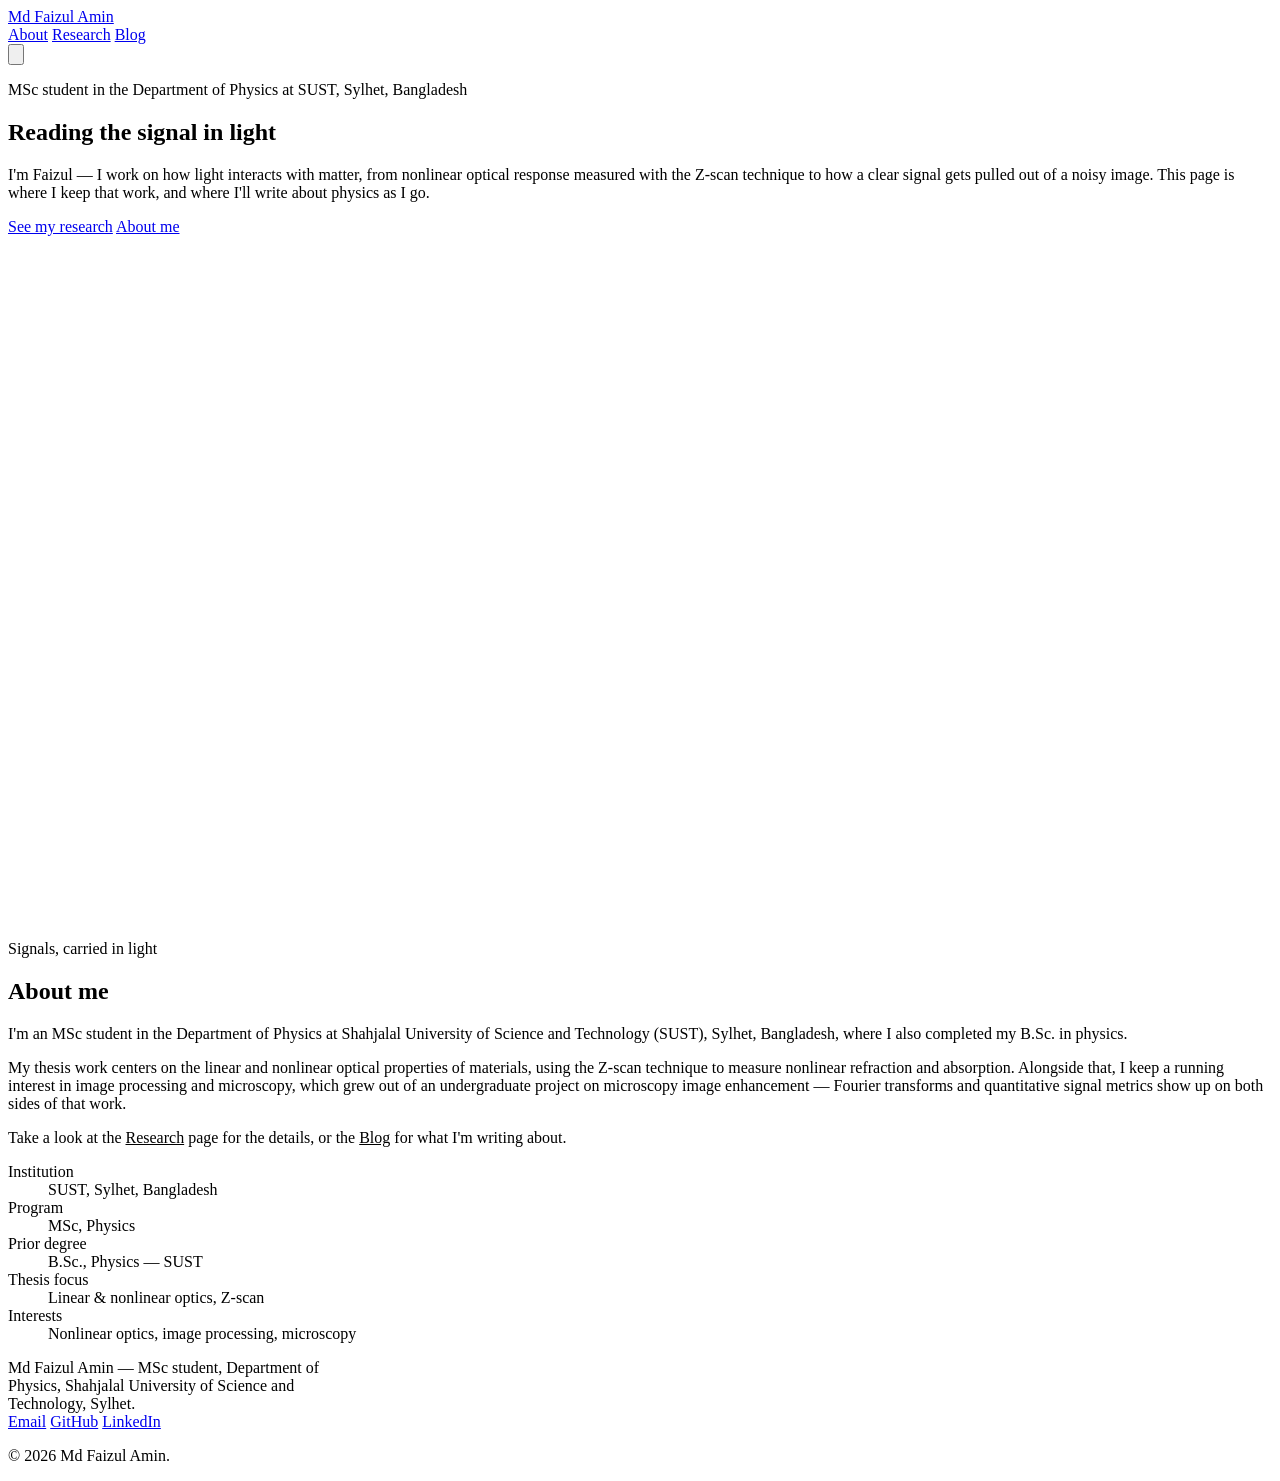
==== index.html @ bad20ed0 "Add files via upload" ====
<!DOCTYPE html>
<html lang="en">
<head>
<meta charset="UTF-8" />
<meta name="viewport" content="width=device-width, initial-scale=1.0" />
<title>Md Faizul Amin — Physics, SUST</title>
<meta name="description" content="Md Faizul Amin — MSc student, Department of Physics, Shahjalal University of Science and Technology. Nonlinear optics, image processing, microscopy, and writing on physics." />
<link rel="icon" href="data:image/svg+xml,%3Csvg xmlns='http://www.w3.org/2000/svg' viewBox='0 0 32 32'%3E%3Crect width='32' height='32' rx='6' fill='%23eaf3ef'/%3E%3Cpath d='M4 20 C8 12 12 12 16 20 C20 28 24 28 28 20' stroke='%232f8f82' stroke-width='2.5' fill='none' stroke-linecap='round'/%3E%3C/svg%3E" />
<link rel="preconnect" href="https://fonts.googleapis.com" />
<link rel="preconnect" href="https://fonts.gstatic.com" crossorigin />
<link href="https://fonts.googleapis.com/css2?family=Newsreader:ital,wght@0,400;0,500;0,600;1,400&family=IBM+Plex+Sans:wght@400;500;600&display=swap" rel="stylesheet" />
<link rel="stylesheet" href="assets/css/style.css" />
</head>
<body>

<header class="site-header">
  <div class="container nav">
    <a href="index.html" class="nav-brand">Md Faizul Amin</a>
    <nav class="nav-links" id="nav-links">
      <a href="#about">About</a>
      <a href="research.html">Research</a>
      <a href="blog.html">Blog</a>
    </nav>
    <button class="nav-toggle" aria-label="Toggle menu" aria-expanded="false">
      <svg viewBox="0 0 24 24" fill="none" stroke="currentColor" stroke-width="2"><line x1="3" y1="6" x2="21" y2="6"/><line x1="3" y1="12" x2="21" y2="12"/><line x1="3" y1="18" x2="21" y2="18"/></svg>
    </button>
  </div>
</header>

<main>

  <section class="hero">
    <div class="container hero-grid">
      <div>
        <p class="eyebrow">MSc student in the Department of Physics at SUST, Sylhet, Bangladesh</p>
        <h1>Reading the signal in light</h1>
        <p class="hero-lede">I'm Faizul — I work on how light interacts with matter, from nonlinear optical response measured with the Z-scan technique to how a clear signal gets pulled out of a noisy image. This page is where I keep that work, and where I'll write about physics as I go.</p>
        <div class="cta-row">
          <a href="research.html" class="btn btn-primary">See my research</a>
          <a href="#about" class="btn btn-ghost">About me</a>
        </div>
      </div>

      <div class="wave-panel">
        <svg viewBox="0 0 480 260" role="img" aria-label="Three overlapping wave lines, representing signals in light">
          <path class="wave-back" fill="none" stroke-width="3" stroke-linecap="round"
            d="M0,140 C30,112 70,112 100,140 C130,168 170,168 200,140 C230,112 270,112 300,140 C330,168 370,168 400,140 C430,112 450,112 480,140" />
          <path class="wave-mid" fill="none" stroke-width="3" stroke-linecap="round"
            d="M0,160 C24,182 56,182 80,160 C104,138 136,138 160,160 C184,182 216,182 240,160 C264,138 296,138 320,160 C344,182 376,182 400,160 C424,138 456,138 480,160" />
          <path class="wave-front" fill="none" stroke-width="2.5" stroke-linecap="round"
            d="M0,185 C18,172 42,172 60,185 C78,198 102,198 120,185 C138,172 162,172 180,185 C198,198 222,198 240,185 C258,172 282,172 300,185 C318,198 342,198 360,185 C378,172 402,172 420,185 C438,198 462,198 480,185" />
        </svg>
        <p class="wave-panel-caption">Signals, carried in light</p>
      </div>
    </div>
  </section>

  <section id="about">
    <div class="container">
      <div class="section-head">
        <h2>About me</h2>
      </div>
      <div class="about-grid">
        <div>
          <p>I'm an MSc student in the Department of Physics at Shahjalal University of Science and Technology (SUST), Sylhet, Bangladesh, where I also completed my B.Sc. in physics.</p>
          <p>My thesis work centers on the linear and nonlinear optical properties of materials, using the Z-scan technique to measure nonlinear refraction and absorption. Alongside that, I keep a running interest in image processing and microscopy, which grew out of an undergraduate project on microscopy image enhancement — Fourier transforms and quantitative signal metrics show up on both sides of that work.</p>
          <p>Take a look at the <a href="research.html" style="color:var(--accent-deep); border-bottom:1px solid var(--line);">Research</a> page for the details, or the <a href="blog.html" style="color:var(--accent-deep); border-bottom:1px solid var(--line);">Blog</a> for what I'm writing about.</p>
        </div>
        <dl class="fact-list">
          <div class="fact"><dt>Institution</dt><dd>SUST, Sylhet, Bangladesh</dd></div>
          <div class="fact"><dt>Program</dt><dd>MSc, Physics</dd></div>
          <div class="fact"><dt>Prior degree</dt><dd>B.Sc., Physics — SUST</dd></div>
          <div class="fact"><dt>Thesis focus</dt><dd>Linear &amp; nonlinear optics, Z-scan</dd></div>
          <div class="fact"><dt>Interests</dt><dd>Nonlinear optics, image processing, microscopy</dd></div>
        </dl>
      </div>
    </div>
  </section>

</main>

<footer class="site-footer">
  <div class="container">
    <div class="footer-grid">
      <p style="margin-bottom:0; max-width:44ch;">Md Faizul Amin — MSc student, Department of Physics, Shahjalal University of Science and Technology, Sylhet.</p>
      <div class="footer-links">
        <a href="mailto:mdfaizulamin@gmail.com">Email</a>
        <a href="https://github.com/faizul-amin">GitHub</a>
        <a href="https://www.linkedin.com/in/faizul-amin/">LinkedIn</a>
      </div>
    </div>
    <p class="footer-note">© <span data-year>2026</span> Md Faizul Amin.</p>
  </div>
</footer>

<script src="assets/js/main.js"></script>
</body>
</html>
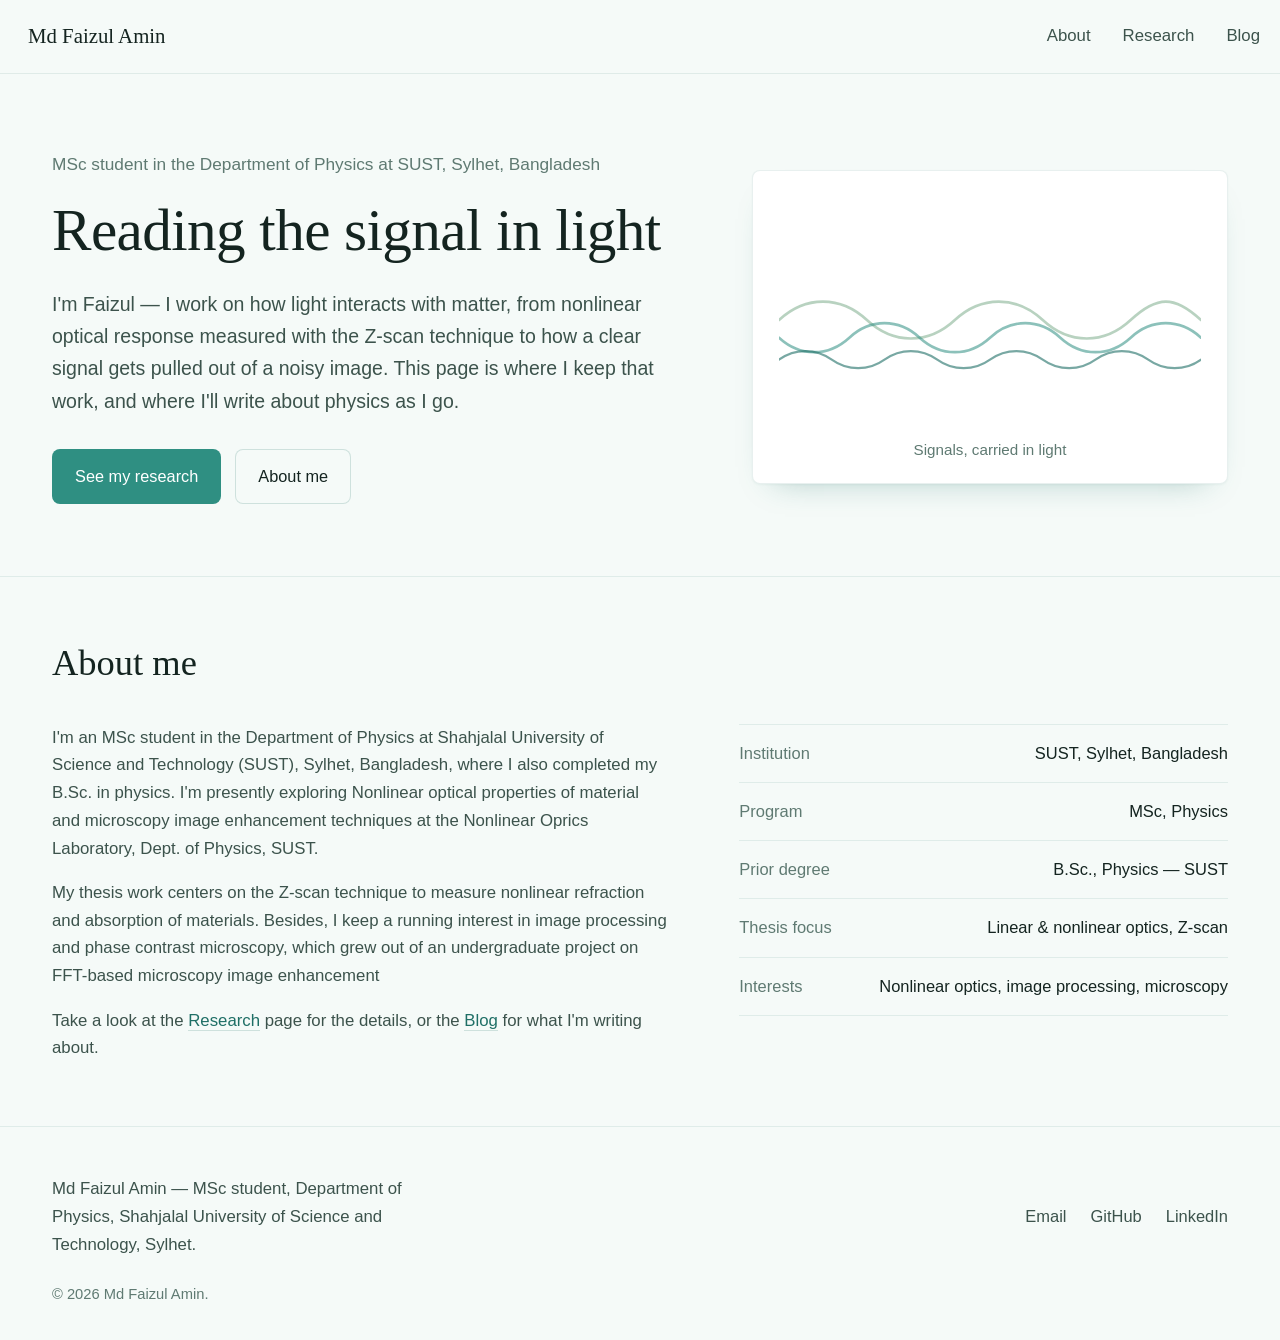
==== commit 6226f3ff: "Revise About me section with current research details Updated personal information and research focu" ====
--- a/index.html
+++ b/index.html
@@ -62,8 +62,8 @@
       </div>
       <div class="about-grid">
         <div>
-          <p>I'm an MSc student in the Department of Physics at Shahjalal University of Science and Technology (SUST), Sylhet, Bangladesh, where I also completed my B.Sc. in physics.</p>
-          <p>My thesis work centers on the linear and nonlinear optical properties of materials, using the Z-scan technique to measure nonlinear refraction and absorption. Alongside that, I keep a running interest in image processing and microscopy, which grew out of an undergraduate project on microscopy image enhancement — Fourier transforms and quantitative signal metrics show up on both sides of that work.</p>
+          <p>I'm an MSc student in the Department of Physics at Shahjalal University of Science and Technology (SUST), Sylhet, Bangladesh, where I also completed my B.Sc. in physics. I'm presently exploring Nonlinear optical properties of material and microscopy image enhancement techniques at the Nonlinear Oprics Laboratory, Dept. of Physics, SUST. </p>
+          <p>My thesis work centers on the Z-scan technique to measure nonlinear refraction and absorption of materials. Besides, I keep a running interest in image processing and phase contrast microscopy, which grew out of an undergraduate project on FFT-based microscopy image enhancement </p>
           <p>Take a look at the <a href="research.html" style="color:var(--accent-deep); border-bottom:1px solid var(--line);">Research</a> page for the details, or the <a href="blog.html" style="color:var(--accent-deep); border-bottom:1px solid var(--line);">Blog</a> for what I'm writing about.</p>
         </div>
         <dl class="fact-list">
--- a/assets/css/style.css
+++ b/assets/css/style.css
@@ -0,0 +1,166 @@
+/* ============================================================
+   Md Faizul Amin — Physics portfolio
+   Soft green/teal palette; sine-wave motif for the "signal in
+   light" theme. Shared across index.html, research.html, blog.html.
+   ============================================================ */
+
+:root {
+  --bg: #f5faf8;
+  --panel: #ffffff;
+  --panel-alt: #eaf3ef;
+  --line: rgba(31, 111, 102, 0.18);
+  --line-soft: rgba(31, 111, 102, 0.10);
+  --text: #142420;
+  --text-muted: #3c534c;
+  --text-faint: #5f7a72;
+  --accent: #2f8f82;
+  --accent-deep: #1f6f66;
+  --accent-soft: rgba(47, 143, 130, 0.12);
+  --sage: #7fae8c;
+  --sage-soft: rgba(127, 174, 140, 0.18);
+  --serif: "Newsreader", Georgia, "Times New Roman", serif;
+  --sans: "IBM Plex Sans", -apple-system, BlinkMacSystemFont, "Segoe UI", sans-serif;
+  --container: 1240px;
+  --radius: 8px;
+}
+
+* { box-sizing: border-box; }
+html { scroll-behavior: smooth; }
+
+@media (prefers-reduced-motion: reduce) {
+  html { scroll-behavior: auto; }
+  *, *::before, *::after { animation-duration: 0.001ms !important; transition-duration: 0.001ms !important; }
+}
+
+body {
+  margin: 0;
+  background: var(--bg);
+  color: var(--text);
+  font-family: var(--sans);
+  font-size: 18px;
+  line-height: 1.65;
+  -webkit-font-smoothing: antialiased;
+}
+
+::selection { background: var(--accent-soft); color: var(--text); }
+a { color: inherit; text-decoration: none; }
+img, svg { display: block; max-width: 100%; }
+:focus-visible { outline: 2px solid var(--accent-deep); outline-offset: 3px; }
+
+h1, h2, h3 { font-family: var(--serif); font-weight: 500; line-height: 1.18; margin: 0; color: var(--text); }
+h1 { font-size: clamp(2.5rem, 3.4vw + 1rem, 3.7rem); letter-spacing: -0.01em; }
+h2 { font-size: clamp(1.7rem, 1.6vw + 1rem, 2.3rem); }
+h3 { font-size: clamp(1.2rem, 0.6vw + 1rem, 1.4rem); }
+
+p { margin: 0 0 1em; color: var(--text-muted); max-width: 66ch; font-size: 1.05rem; }
+p:last-child { margin-bottom: 0; }
+
+.container { width: 100%; max-width: var(--container); margin: 0 auto; padding: 0 32px; }
+
+/* ---------- header / nav ---------- */
+
+.site-header { position: sticky; top: 0; z-index: 40; background: rgba(245, 250, 248, 0.9); backdrop-filter: blur(10px); border-bottom: 1px solid var(--line-soft); }
+.nav { display: flex; align-items: center; justify-content: space-between; padding: 18px 0; }
+.nav-brand { font-family: var(--serif); font-size: 1.3rem; font-weight: 500; color: var(--text); line-height: 1; margin-left: 8px; }
+.nav-links { display: flex; gap: 32px; align-items: center; }
+.nav-links a { font-size: 1.05rem; color: var(--text-muted); padding: 4px 0; border-bottom: 1px solid transparent; transition: color 0.15s ease, border-color 0.15s ease; }
+.nav-links a:hover, .nav-links a[aria-current="page"] { color: var(--accent-deep); border-color: var(--accent); }
+
+.nav-toggle { display: none; background: none; border: 1px solid var(--line); border-radius: var(--radius); width: 40px; height: 40px; align-items: center; justify-content: center; color: var(--text); cursor: pointer; }
+.nav-toggle svg { width: 18px; height: 18px; }
+
+@media (max-width: 680px) {
+  .nav-toggle { display: inline-flex; }
+  .nav-links {
+    position: fixed; inset: 66px 0 auto 0; flex-direction: column; align-items: flex-start; gap: 0;
+    background: var(--panel); border-bottom: 1px solid var(--line); padding: 6px 32px 18px;
+    transform: translateY(-8px); opacity: 0; pointer-events: none; transition: transform 0.2s ease, opacity 0.2s ease;
+  }
+  .nav-links.is-open { transform: translateY(0); opacity: 1; pointer-events: auto; }
+  .nav-links a { width: 100%; padding: 13px 0; border-bottom: 1px solid var(--line-soft); }
+}
+
+/* ---------- hero (index.html) ---------- */
+
+.hero { padding: 76px 0 72px; }
+.hero-grid { display: grid; grid-template-columns: 1.15fr 0.85fr; gap: 56px; align-items: center; }
+@media (max-width: 900px) { .hero-grid { grid-template-columns: 1fr; gap: 40px; } }
+
+.eyebrow { color: var(--text-faint); font-size: 1.08rem; margin-bottom: 18px; }
+.hero h1 { margin-bottom: 22px; }
+.hero-lede { font-size: 1.22rem; }
+
+.cta-row { display: flex; flex-wrap: wrap; gap: 14px; margin-top: 32px; }
+.btn { display: inline-flex; align-items: center; gap: 8px; padding: 13px 22px; border-radius: var(--radius); font-size: 1.02rem; font-weight: 500; cursor: pointer; border: 1px solid transparent; transition: background 0.15s ease, border-color 0.15s ease, color 0.15s ease, box-shadow 0.15s ease; }
+.btn-primary { background: var(--accent); color: #fff; }
+.btn-primary:hover { background: var(--accent-deep); box-shadow: 0 8px 18px -8px rgba(31,111,102,0.5); }
+.btn-ghost { border-color: var(--line); color: var(--text); background: var(--bg); }
+.btn-ghost:hover { border-color: var(--accent); color: var(--accent-deep); }
+
+.wave-panel { background: var(--panel); border: 1px solid var(--line-soft); border-radius: var(--radius); padding: 26px 26px 20px; box-shadow: 0 1px 2px rgba(31,111,102,0.05), 0 16px 32px -22px rgba(31,111,102,0.4); }
+.wave-panel svg { width: 100%; height: auto; }
+.wave-panel-caption { margin-top: 12px; font-size: 0.95rem; color: var(--text-faint); text-align: center; }
+
+.wave-back { stroke: var(--sage); opacity: 0.55; stroke-dasharray: 1300; stroke-dashoffset: 1300; animation: wave-draw 1.7s ease-out 0.1s forwards; }
+.wave-mid { stroke: var(--accent); opacity: 0.55; stroke-dasharray: 1300; stroke-dashoffset: 1300; animation: wave-draw 1.7s ease-out 0.32s forwards; }
+.wave-front { stroke: var(--accent-deep); opacity: 0.6; stroke-dasharray: 1300; stroke-dashoffset: 1300; animation: wave-draw 1.7s ease-out 0.54s forwards; }
+@keyframes wave-draw { to { stroke-dashoffset: 0; } }
+
+/* ---------- section rhythm ---------- */
+
+section { padding: 64px 0; }
+section + section { border-top: 1px solid var(--line-soft); }
+.section-head { max-width: 66ch; margin-bottom: 40px; }
+.section-head p { margin-top: 12px; }
+
+.page-hero { padding: 60px 0 44px; border-bottom: 1px solid var(--line-soft); }
+.page-hero p { margin-top: 14px; font-size: 1.1rem; }
+
+/* ---------- about ---------- */
+
+.about-grid { display: grid; grid-template-columns: 1.3fr 1fr; gap: 52px; }
+@media (max-width: 800px) { .about-grid { grid-template-columns: 1fr; gap: 32px; } }
+
+.fact-list { border-top: 1px solid var(--line-soft); margin: 0; }
+.fact { display: flex; justify-content: space-between; gap: 20px; padding: 15px 0; border-bottom: 1px solid var(--line-soft); font-size: 1.03rem; }
+.fact dt { color: var(--text-faint); margin: 0; }
+.fact dd { color: var(--text); margin: 0; text-align: right; }
+
+/* ---------- topic list / detail (research + blog) ---------- */
+
+.back-link { display: inline-flex; align-items: center; gap: 8px; color: var(--accent-deep); font-size: 1rem; margin-bottom: 26px; cursor: pointer; border-bottom: 1px solid transparent; }
+.back-link:hover { border-color: var(--accent-deep); }
+
+.topic-item {
+  display: block; width: 100%; text-align: left; background: var(--panel); border: 1px solid var(--line-soft);
+  border-radius: var(--radius); padding: 24px 26px; margin-bottom: 16px; cursor: pointer; font-family: inherit; color: inherit;
+  box-shadow: 0 1px 2px rgba(31,111,102,0.05); transition: transform 0.15s ease, box-shadow 0.15s ease, border-color 0.15s ease;
+}
+.topic-item:hover { transform: translateY(-2px); box-shadow: 0 16px 28px -18px rgba(31,111,102,0.4); border-color: var(--accent); }
+.topic-meta { color: var(--text-faint); font-size: 0.92rem; margin-bottom: 8px; }
+.topic-item h3 { margin-bottom: 8px; }
+.topic-excerpt { font-size: 1.02rem; color: var(--text-muted); margin: 0; }
+
+.empty-state {
+  display: flex; flex-direction: column; align-items: center; text-align: center; gap: 16px;
+  padding: 56px 28px; background: var(--panel-alt); border: 1px dashed var(--line); border-radius: var(--radius);
+}
+.empty-state svg { width: 42px; height: 42px; color: var(--sage); }
+.empty-state p { max-width: 48ch; }
+
+.detail-view .detail-meta { color: var(--text-faint); font-size: 0.98rem; margin-bottom: 12px; }
+.detail-view h2 { margin-bottom: 20px; }
+.detail-body p { font-size: 1.06rem; }
+.detail-body p + p { margin-top: 1em; }
+
+.tag-row { display: flex; flex-wrap: wrap; gap: 9px; margin-top: 18px; }
+.tag { font-size: 0.88rem; color: var(--accent-deep); background: var(--accent-soft); border: 1px solid rgba(47,143,130,0.22); padding: 5px 12px; border-radius: 999px; }
+
+/* ---------- footer ---------- */
+
+.site-footer { border-top: 1px solid var(--line-soft); padding: 48px 0 34px; }
+.footer-grid { display: flex; justify-content: space-between; align-items: center; flex-wrap: wrap; gap: 22px; }
+.footer-links { display: flex; gap: 24px; flex-wrap: wrap; }
+.footer-links a { color: var(--text-muted); font-size: 1.03rem; }
+.footer-links a:hover { color: var(--accent-deep); }
+.footer-note { color: var(--text-faint); font-size: 0.92rem; margin-top: 24px; }
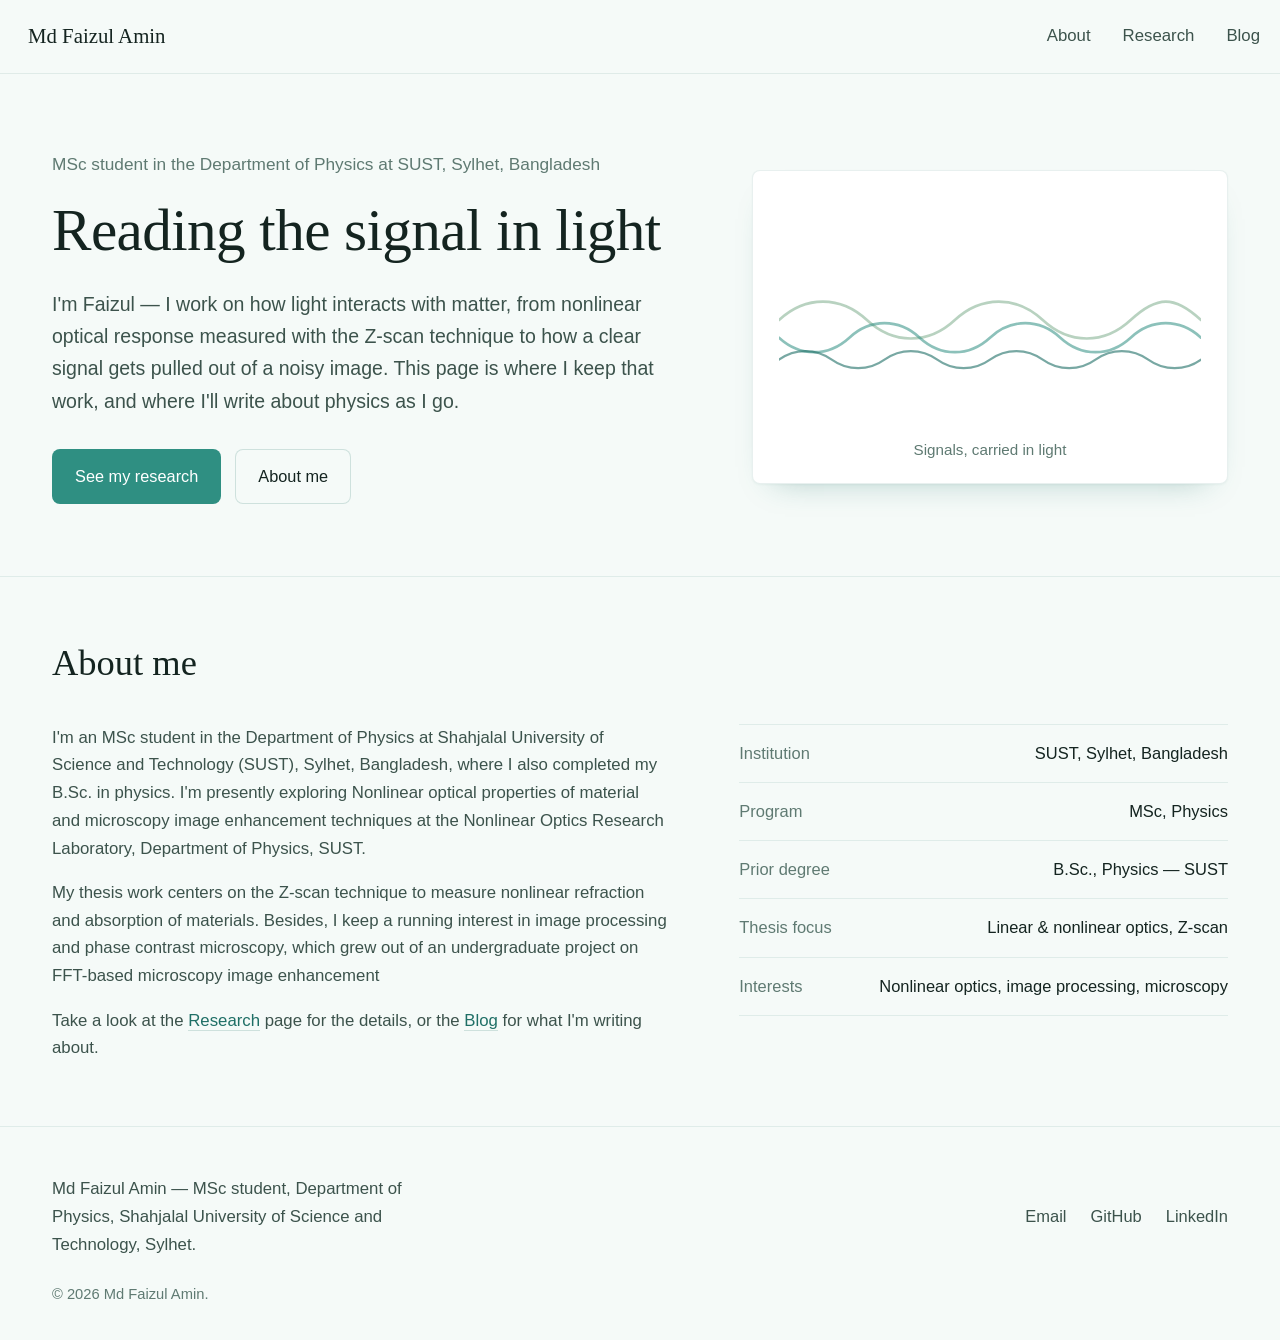
==== commit a9dee192: "Correct lab name in about section of index.html" ====
--- a/index.html
+++ b/index.html
@@ -62,7 +62,7 @@
       </div>
       <div class="about-grid">
         <div>
-          <p>I'm an MSc student in the Department of Physics at Shahjalal University of Science and Technology (SUST), Sylhet, Bangladesh, where I also completed my B.Sc. in physics. I'm presently exploring Nonlinear optical properties of material and microscopy image enhancement techniques at the Nonlinear Oprics Laboratory, Dept. of Physics, SUST. </p>
+          <p>I'm an MSc student in the Department of Physics at Shahjalal University of Science and Technology (SUST), Sylhet, Bangladesh, where I also completed my B.Sc. in physics. I'm presently exploring Nonlinear optical properties of material and microscopy image enhancement techniques at the Nonlinear Optics Research Laboratory, Department of Physics, SUST. </p>
           <p>My thesis work centers on the Z-scan technique to measure nonlinear refraction and absorption of materials. Besides, I keep a running interest in image processing and phase contrast microscopy, which grew out of an undergraduate project on FFT-based microscopy image enhancement </p>
           <p>Take a look at the <a href="research.html" style="color:var(--accent-deep); border-bottom:1px solid var(--line);">Research</a> page for the details, or the <a href="blog.html" style="color:var(--accent-deep); border-bottom:1px solid var(--line);">Blog</a> for what I'm writing about.</p>
         </div>
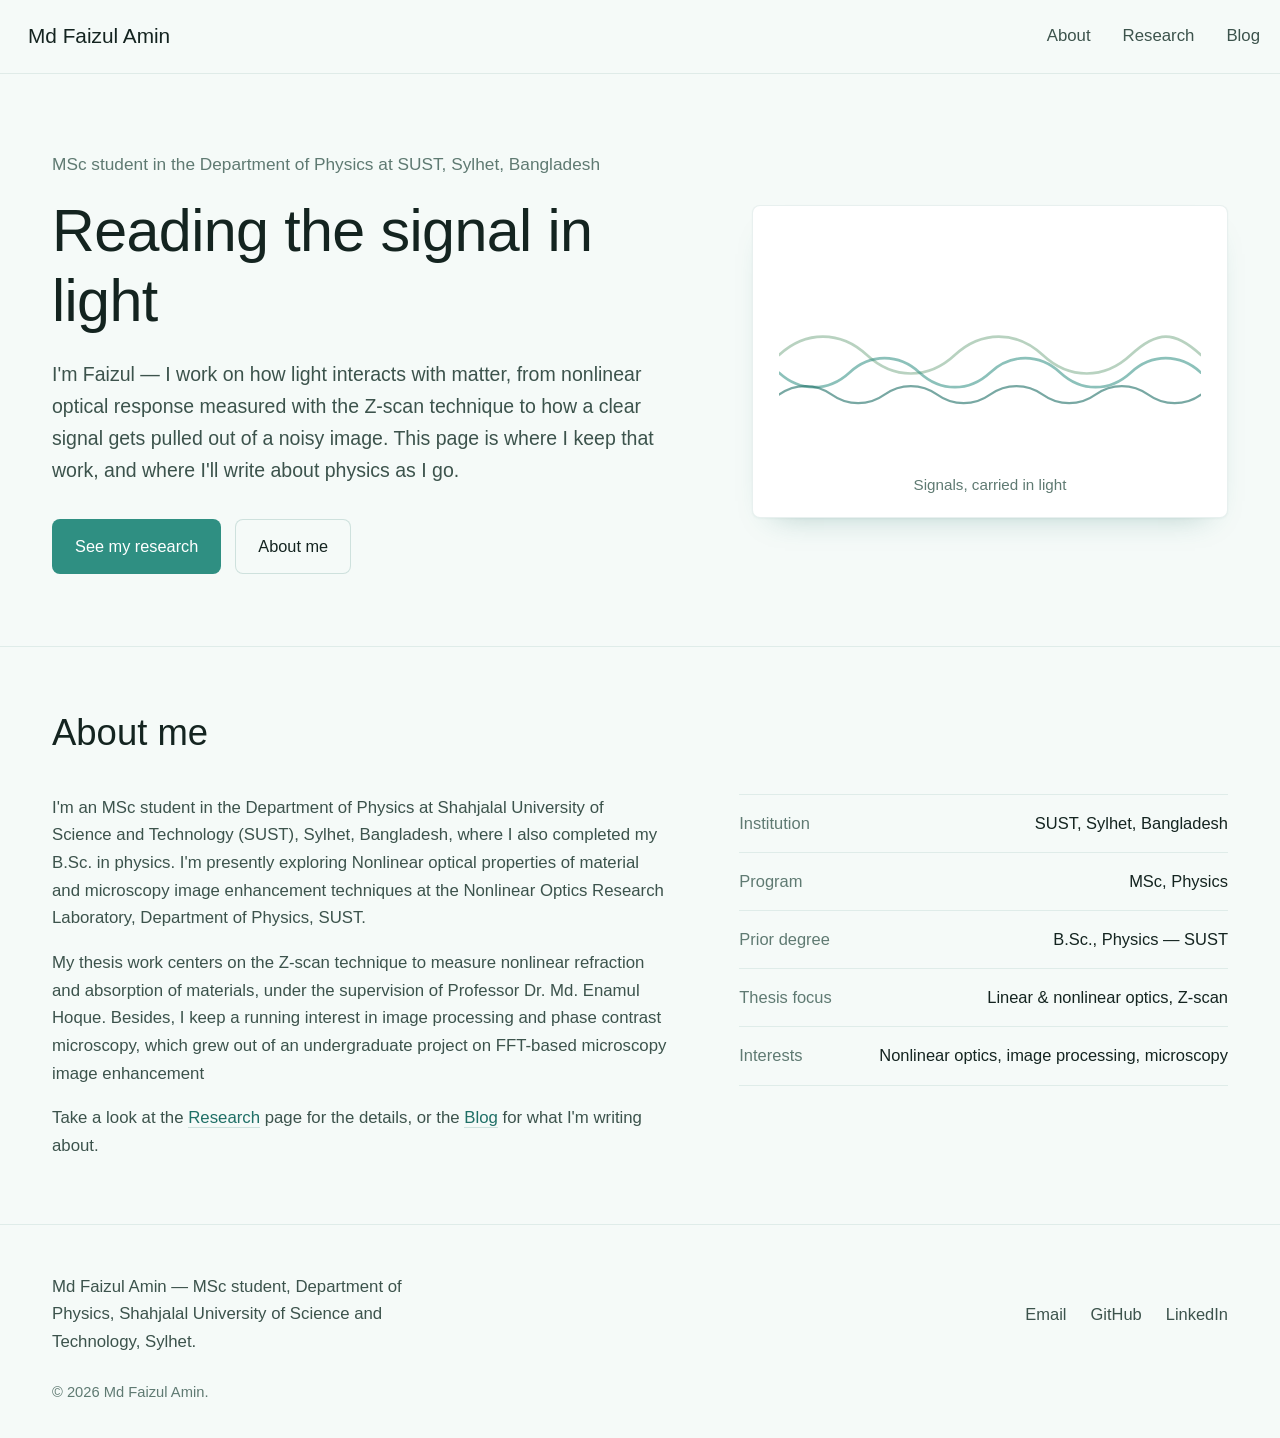
==== commit 6dee7738: "Update thesis work description in index.html" ====
--- a/index.html
+++ b/index.html
@@ -63,7 +63,7 @@
       <div class="about-grid">
         <div>
           <p>I'm an MSc student in the Department of Physics at Shahjalal University of Science and Technology (SUST), Sylhet, Bangladesh, where I also completed my B.Sc. in physics. I'm presently exploring Nonlinear optical properties of material and microscopy image enhancement techniques at the Nonlinear Optics Research Laboratory, Department of Physics, SUST. </p>
-          <p>My thesis work centers on the Z-scan technique to measure nonlinear refraction and absorption of materials. Besides, I keep a running interest in image processing and phase contrast microscopy, which grew out of an undergraduate project on FFT-based microscopy image enhancement </p>
+          <p>My thesis work centers on the Z-scan technique to measure nonlinear refraction and absorption of materials, under the supervision of Professor Dr. Md. Enamul Hoque. Besides, I keep a running interest in image processing and phase contrast microscopy, which grew out of an undergraduate project on FFT-based microscopy image enhancement </p>
           <p>Take a look at the <a href="research.html" style="color:var(--accent-deep); border-bottom:1px solid var(--line);">Research</a> page for the details, or the <a href="blog.html" style="color:var(--accent-deep); border-bottom:1px solid var(--line);">Blog</a> for what I'm writing about.</p>
         </div>
         <dl class="fact-list">
--- a/assets/css/style.css
+++ b/assets/css/style.css
@@ -18,8 +18,8 @@
   --accent-soft: rgba(47, 143, 130, 0.12);
   --sage: #7fae8c;
   --sage-soft: rgba(127, 174, 140, 0.18);
-  --serif: "Newsreader", Georgia, "Times New Roman", serif;
-  --sans: "IBM Plex Sans", -apple-system, BlinkMacSystemFont, "Segoe UI", sans-serif;
+  --serif: Verdana, Geneva, sans-serif;
+--sans: Verdana, Geneva, sans-serif;
   --container: 1240px;
   --radius: 8px;
 }
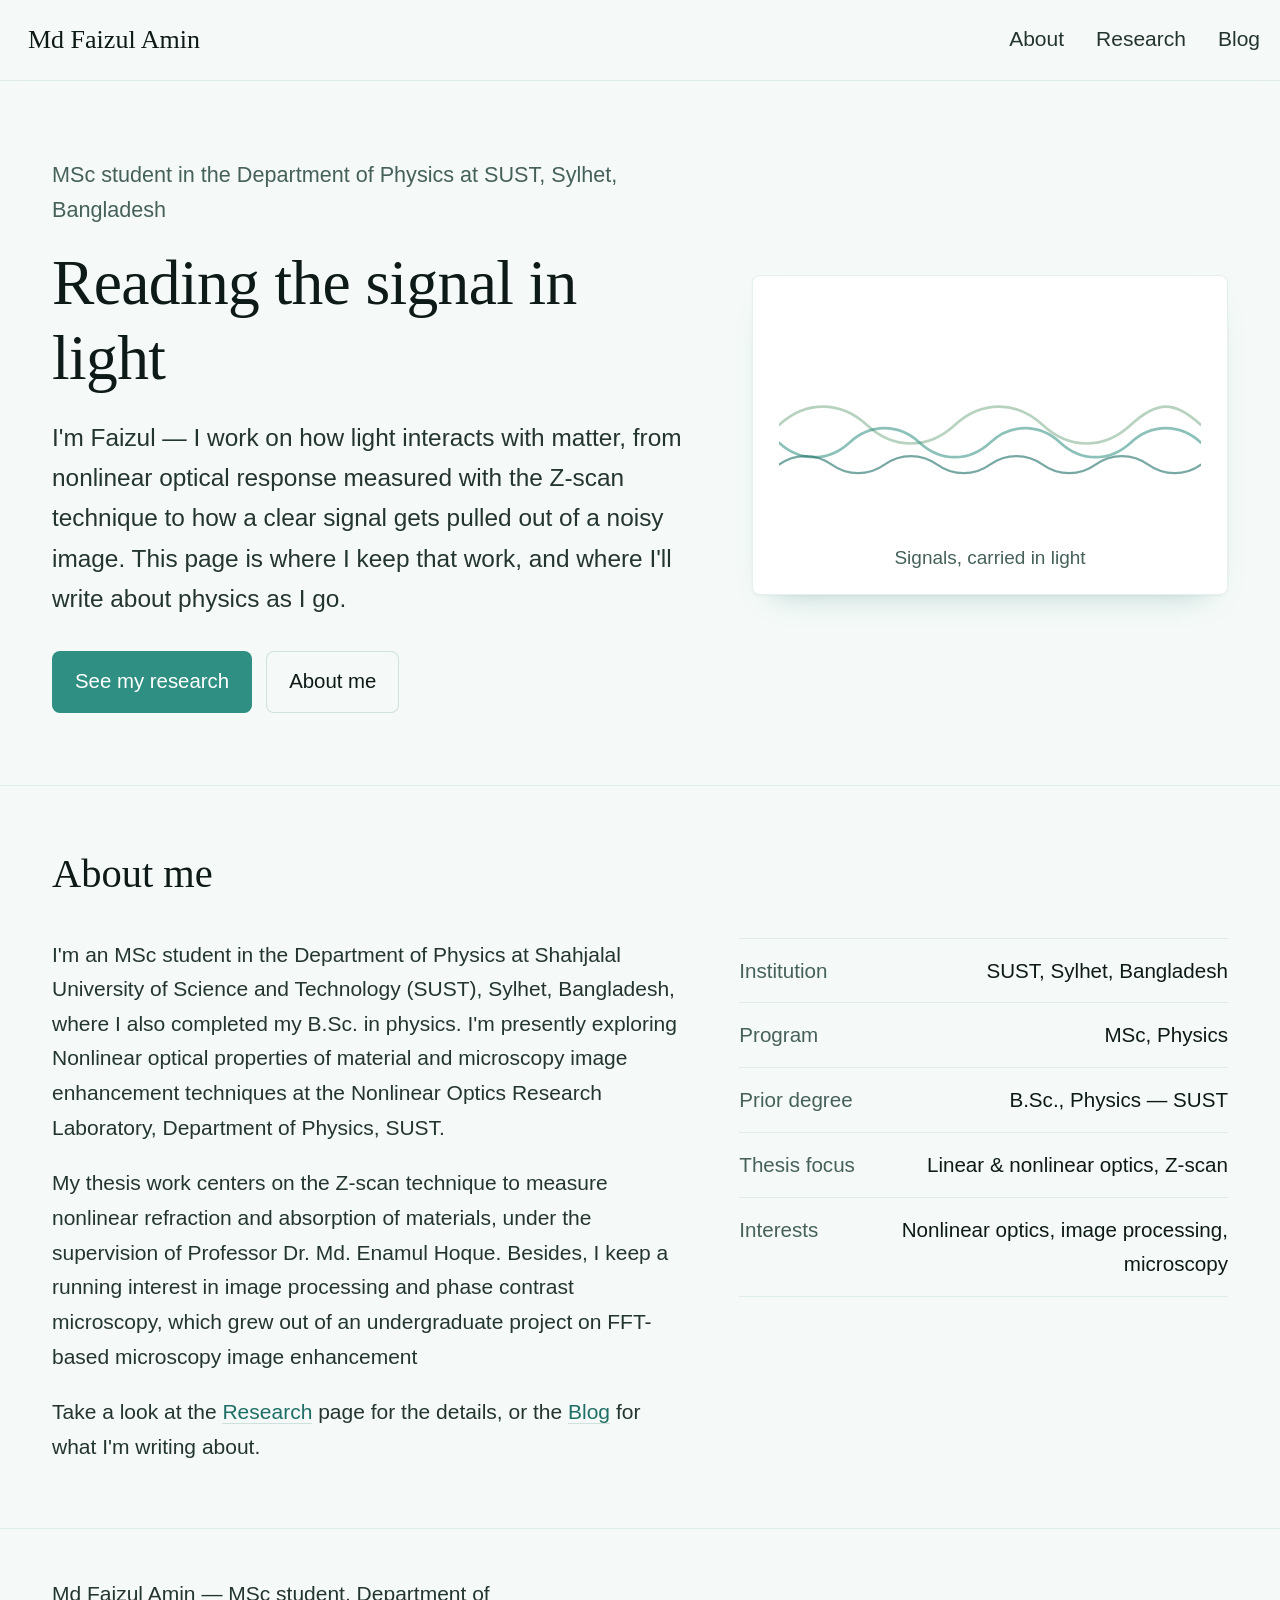
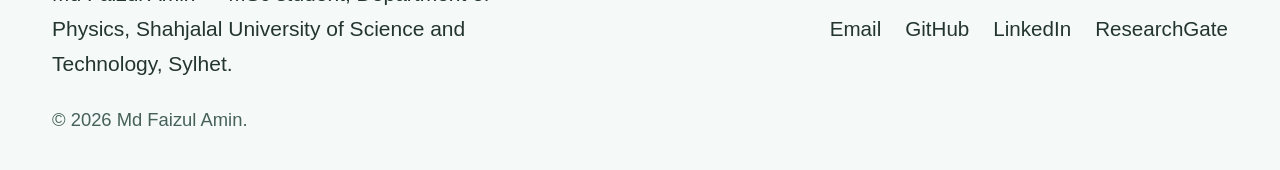
==== commit 6d84a92a: "Add ResearchGate link to footer" ====
--- a/index.html
+++ b/index.html
@@ -87,6 +87,7 @@
         <a href="mailto:mdfaizulamin@gmail.com">Email</a>
         <a href="https://github.com/faizul-amin">GitHub</a>
         <a href="https://www.linkedin.com/in/faizul-amin/">LinkedIn</a>
+        <a href="https://www.researchgate.net/profile/Md-Faizul-Amin-2?ev=hdr_xprf">ResearchGate</a>
       </div>
     </div>
     <p class="footer-note">© <span data-year>2026</span> Md Faizul Amin.</p>
--- a/assets/css/style.css
+++ b/assets/css/style.css
@@ -10,22 +10,22 @@
   --panel-alt: #eaf3ef;
   --line: rgba(31, 111, 102, 0.18);
   --line-soft: rgba(31, 111, 102, 0.10);
-  --text: #142420;
-  --text-muted: #3c534c;
-  --text-faint: #5f7a72;
+  --text: #0e1a17;
+--text-muted: #24352f;
+--text-faint: #46615a;
   --accent: #2f8f82;
   --accent-deep: #1f6f66;
   --accent-soft: rgba(47, 143, 130, 0.12);
   --sage: #7fae8c;
   --sage-soft: rgba(127, 174, 140, 0.18);
-  --serif: Verdana, Geneva, sans-serif;
---sans: Verdana, Geneva, sans-serif;
+ --serif: "Newsreader", Georgia, "Times New Roman", serif;
+--sans: "IBM Plex Sans", -apple-system, BlinkMacSystemFont, "Segoe UI", sans-serif;
   --container: 1240px;
   --radius: 8px;
 }
 
 * { box-sizing: border-box; }
-html { scroll-behavior: smooth; }
+html { scroll-behavior: smooth; font-size: 20px; }
 
 @media (prefers-reduced-motion: reduce) {
   html { scroll-behavior: auto; }
@@ -148,10 +148,11 @@
 .empty-state svg { width: 42px; height: 42px; color: var(--sage); }
 .empty-state p { max-width: 48ch; }
 
-.detail-view .detail-meta { color: var(--text-faint); font-size: 0.98rem; margin-bottom: 12px; }
-.detail-view h2 { margin-bottom: 20px; }
+.detail-view h2 { margin-bottom: 56px; }
 .detail-body p { font-size: 1.06rem; }
 .detail-body p + p { margin-top: 1em; }
+.detail-body h3 { margin-top: 3.4em; margin-bottom: 1.1em; }
+.detail-body h3:first-child { margin-top: 0; }
 
 .tag-row { display: flex; flex-wrap: wrap; gap: 9px; margin-top: 18px; }
 .tag { font-size: 0.88rem; color: var(--accent-deep); background: var(--accent-soft); border: 1px solid rgba(47,143,130,0.22); padding: 5px 12px; border-radius: 999px; }
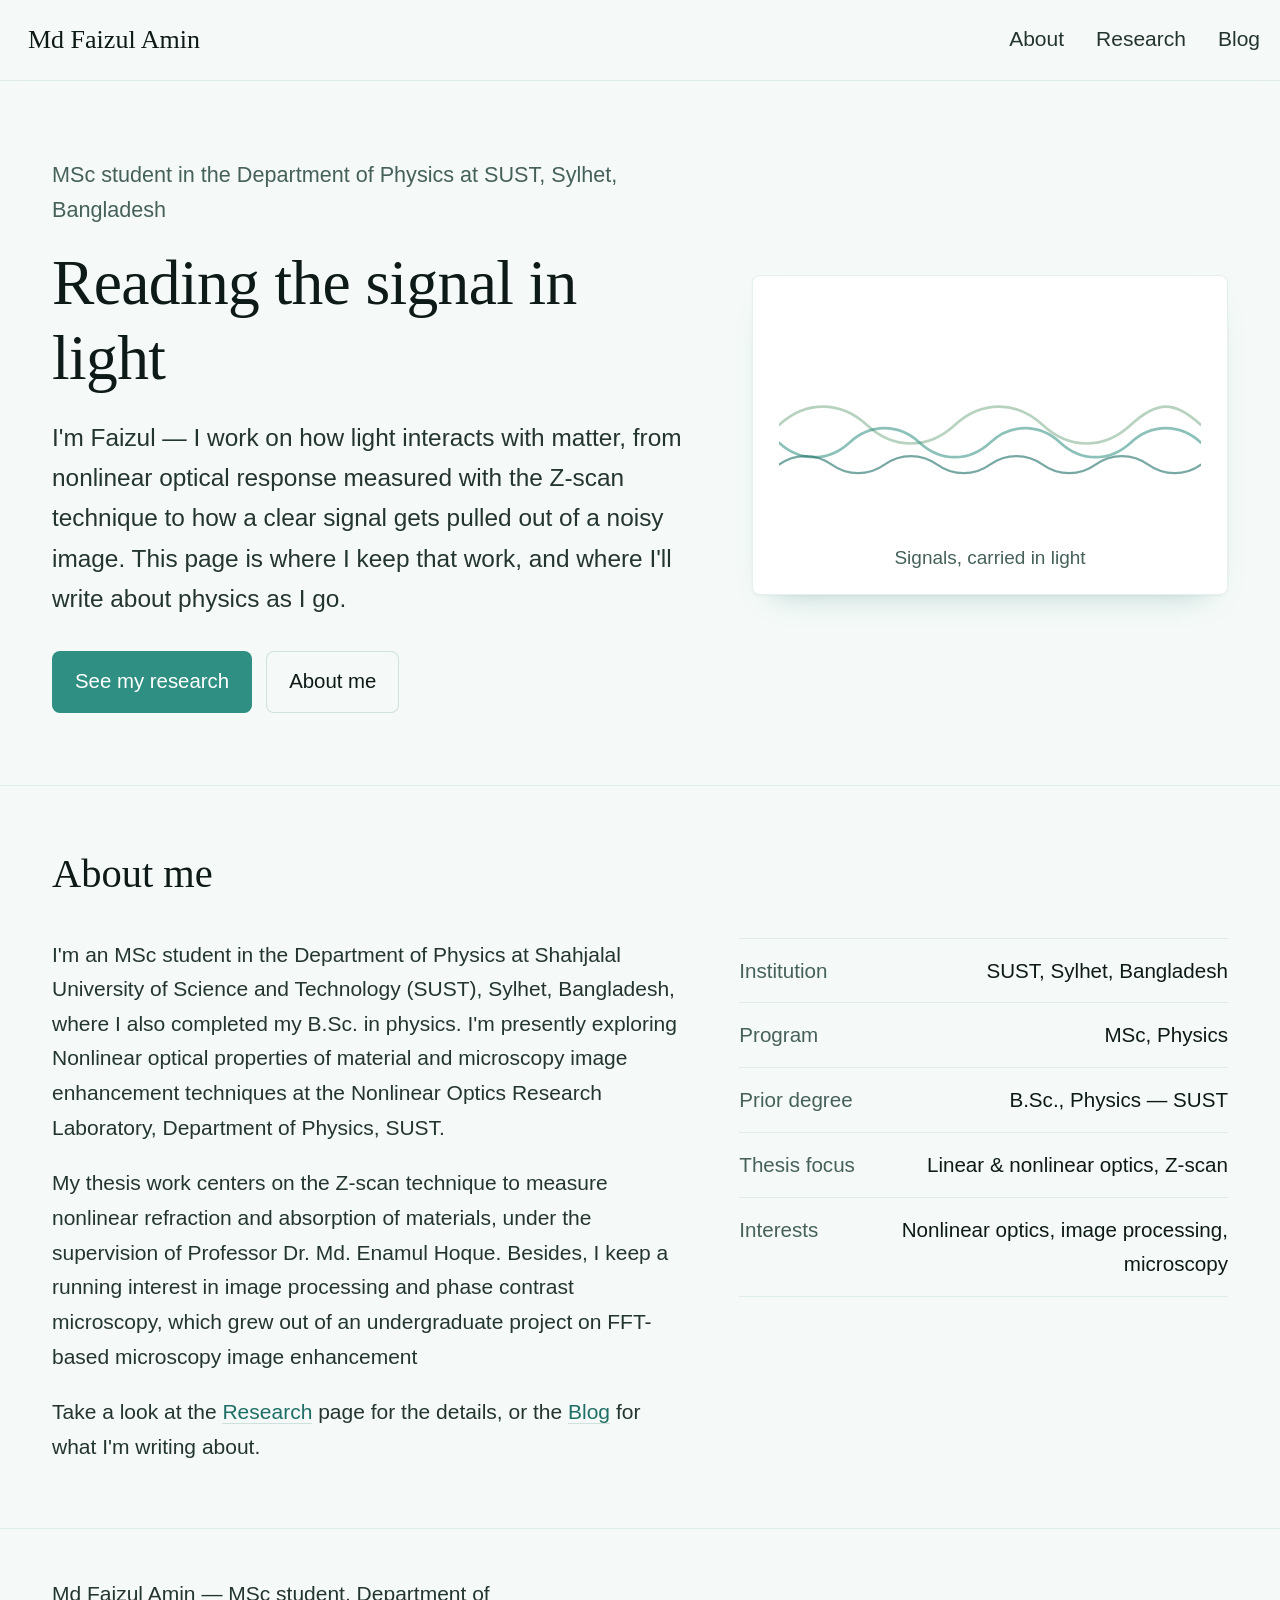
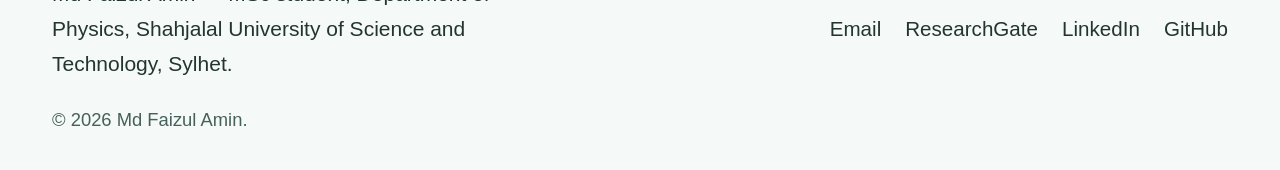
==== commit 445ec59b: "Reorder footer links in index.html" ====
--- a/index.html
+++ b/index.html
@@ -85,9 +85,9 @@
       <p style="margin-bottom:0; max-width:44ch;">Md Faizul Amin — MSc student, Department of Physics, Shahjalal University of Science and Technology, Sylhet.</p>
       <div class="footer-links">
         <a href="mailto:mdfaizulamin@gmail.com">Email</a>
+        <a href="https://www.researchgate.net/profile/Md-Faizul-Amin-2?ev=hdr_xprf">ResearchGate</a>
+        <a href="https://www.linkedin.com/in/faizul-amin/">LinkedIn</a>
         <a href="https://github.com/faizul-amin">GitHub</a>
-        <a href="https://www.linkedin.com/in/faizul-amin/">LinkedIn</a>
-        <a href="https://www.researchgate.net/profile/Md-Faizul-Amin-2?ev=hdr_xprf">ResearchGate</a>
       </div>
     </div>
     <p class="footer-note">© <span data-year>2026</span> Md Faizul Amin.</p>
--- a/assets/css/style.css
+++ b/assets/css/style.css
@@ -148,7 +148,7 @@
 .empty-state svg { width: 42px; height: 42px; color: var(--sage); }
 .empty-state p { max-width: 48ch; }
 
-.detail-view h2 { margin-bottom: 56px; }
+#detail-view h2 { margin-bottom: 56px; }
 .detail-body p { font-size: 1.06rem; }
 .detail-body p + p { margin-top: 1em; }
 .detail-body h3 { margin-top: 3.4em; margin-bottom: 1.1em; }
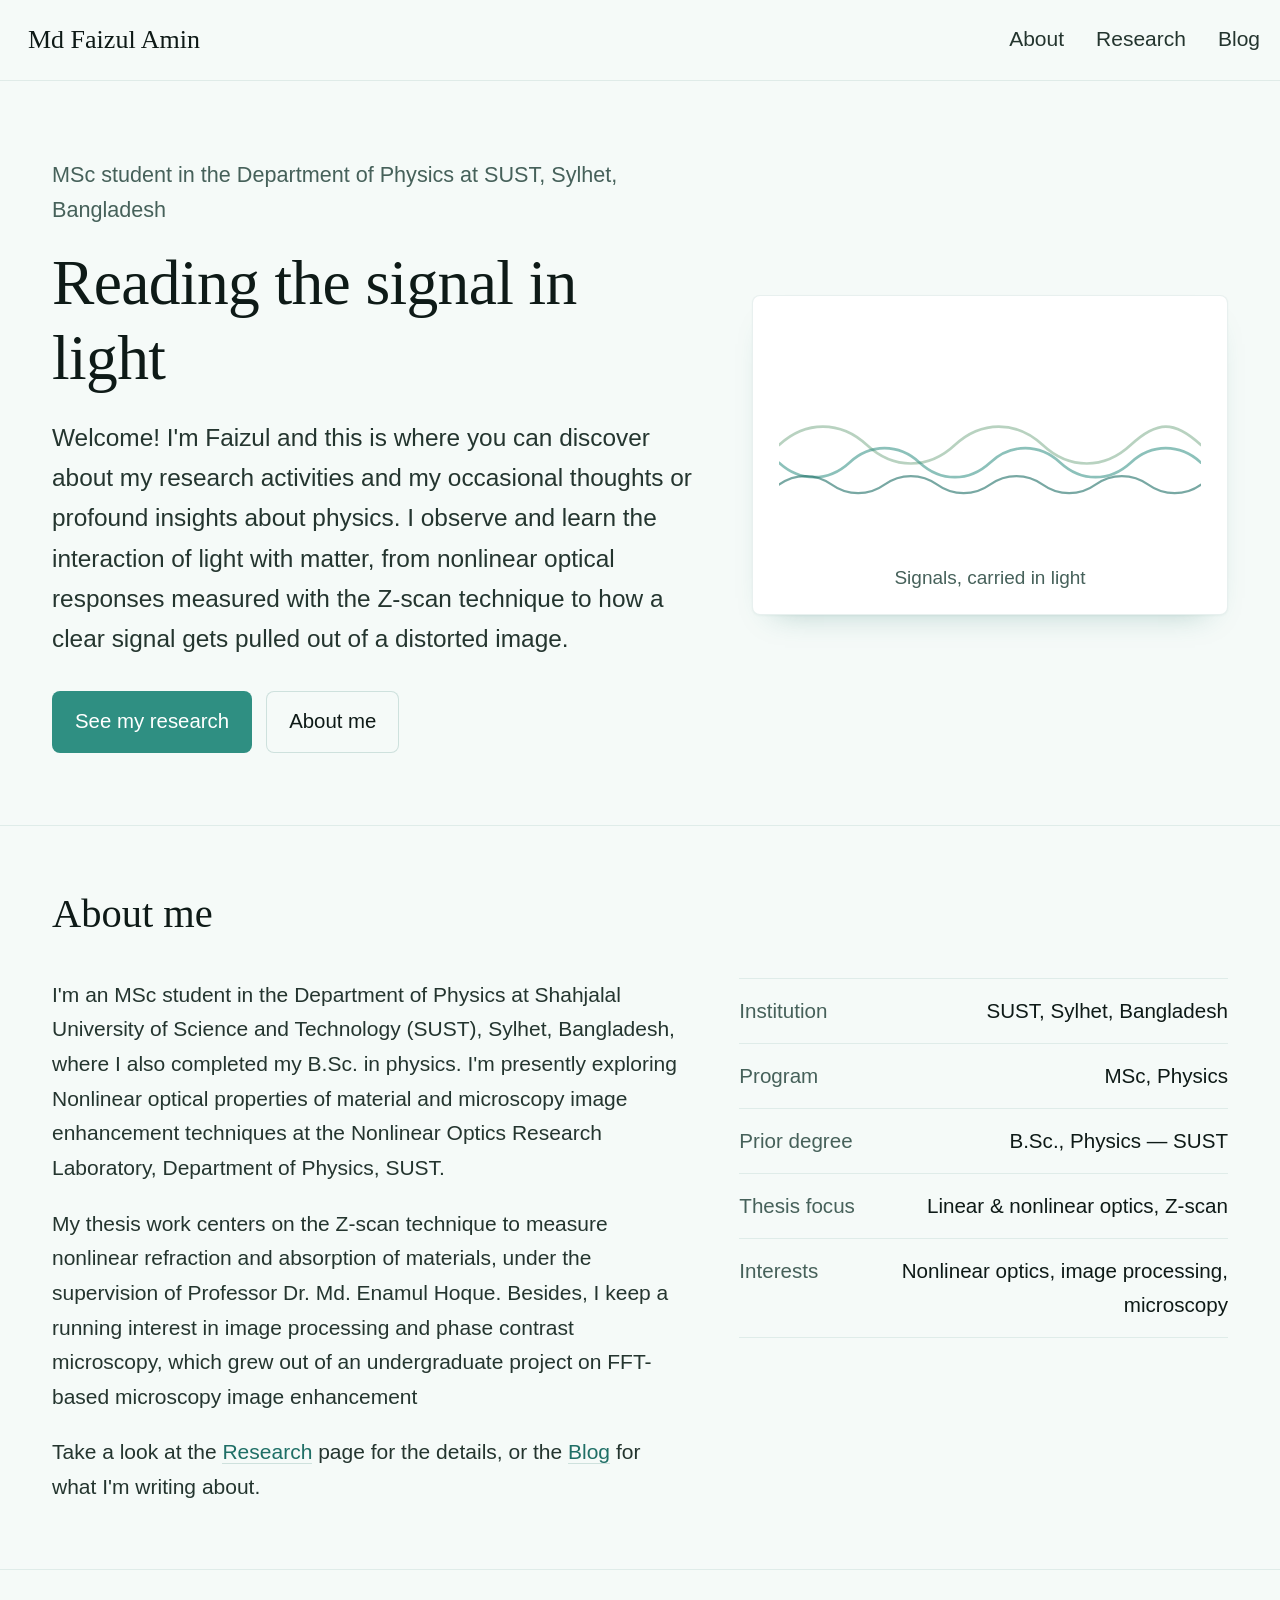
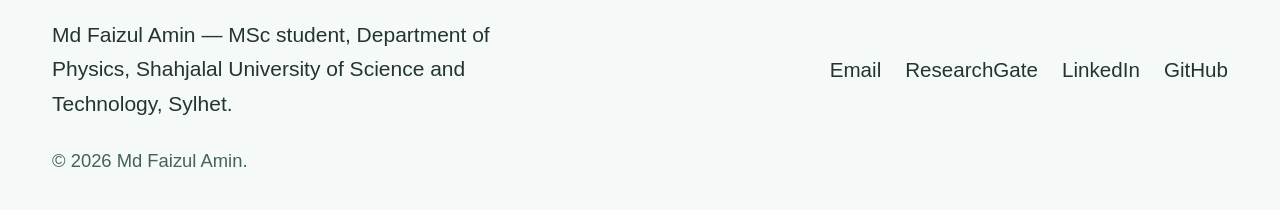
==== commit 010d9fbb: "Revise hero-lede content for improved clarity Updated the hero-lede paragraph to provide a more enga" ====
--- a/index.html
+++ b/index.html
@@ -34,7 +34,7 @@
       <div>
         <p class="eyebrow">MSc student in the Department of Physics at SUST, Sylhet, Bangladesh</p>
         <h1>Reading the signal in light</h1>
-        <p class="hero-lede">I'm Faizul — I work on how light interacts with matter, from nonlinear optical response measured with the Z-scan technique to how a clear signal gets pulled out of a noisy image. This page is where I keep that work, and where I'll write about physics as I go.</p>
+        <p class="hero-lede">Welcome! I'm Faizul and this is where you can discover about my research activities and my occasional thoughts or profound insights about physics. I observe and learn the interaction of light with matter, from nonlinear optical responses measured with the Z-scan technique to how a clear signal gets pulled out of a distorted image.</p>
         <div class="cta-row">
           <a href="research.html" class="btn btn-primary">See my research</a>
           <a href="#about" class="btn btn-ghost">About me</a>
--- a/assets/css/style.css
+++ b/assets/css/style.css
@@ -148,7 +148,8 @@
 .empty-state svg { width: 42px; height: 42px; color: var(--sage); }
 .empty-state p { max-width: 48ch; }
 
-#detail-view h2 { margin-bottom: 56px; }
+#detail-view h2 { margin-bottom: 12px; }
+#detail-view .detail-meta { color: var(--text-faint); font-size: 0.98rem; margin-bottom: 56px; }
 .detail-body p { font-size: 1.06rem; }
 .detail-body p + p { margin-top: 1em; }
 .detail-body h3 { margin-top: 3.4em; margin-bottom: 1.1em; }
